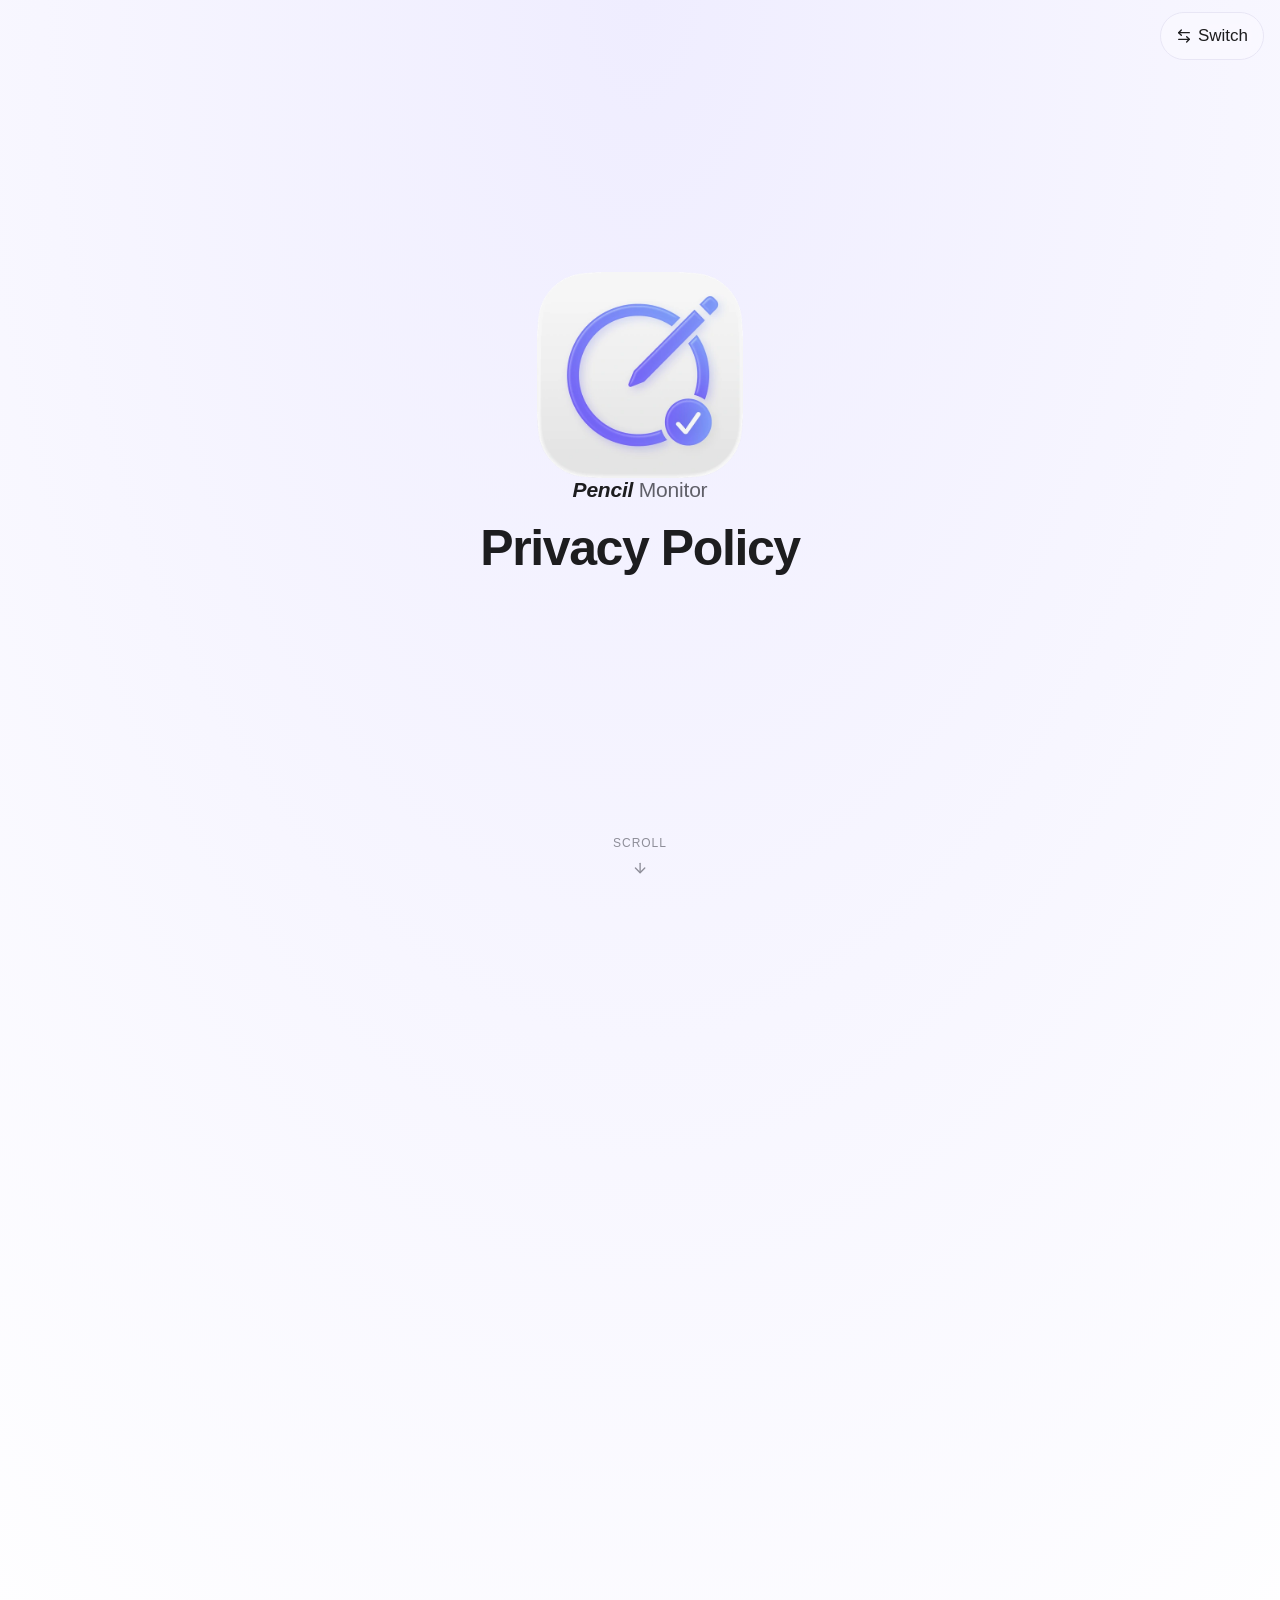
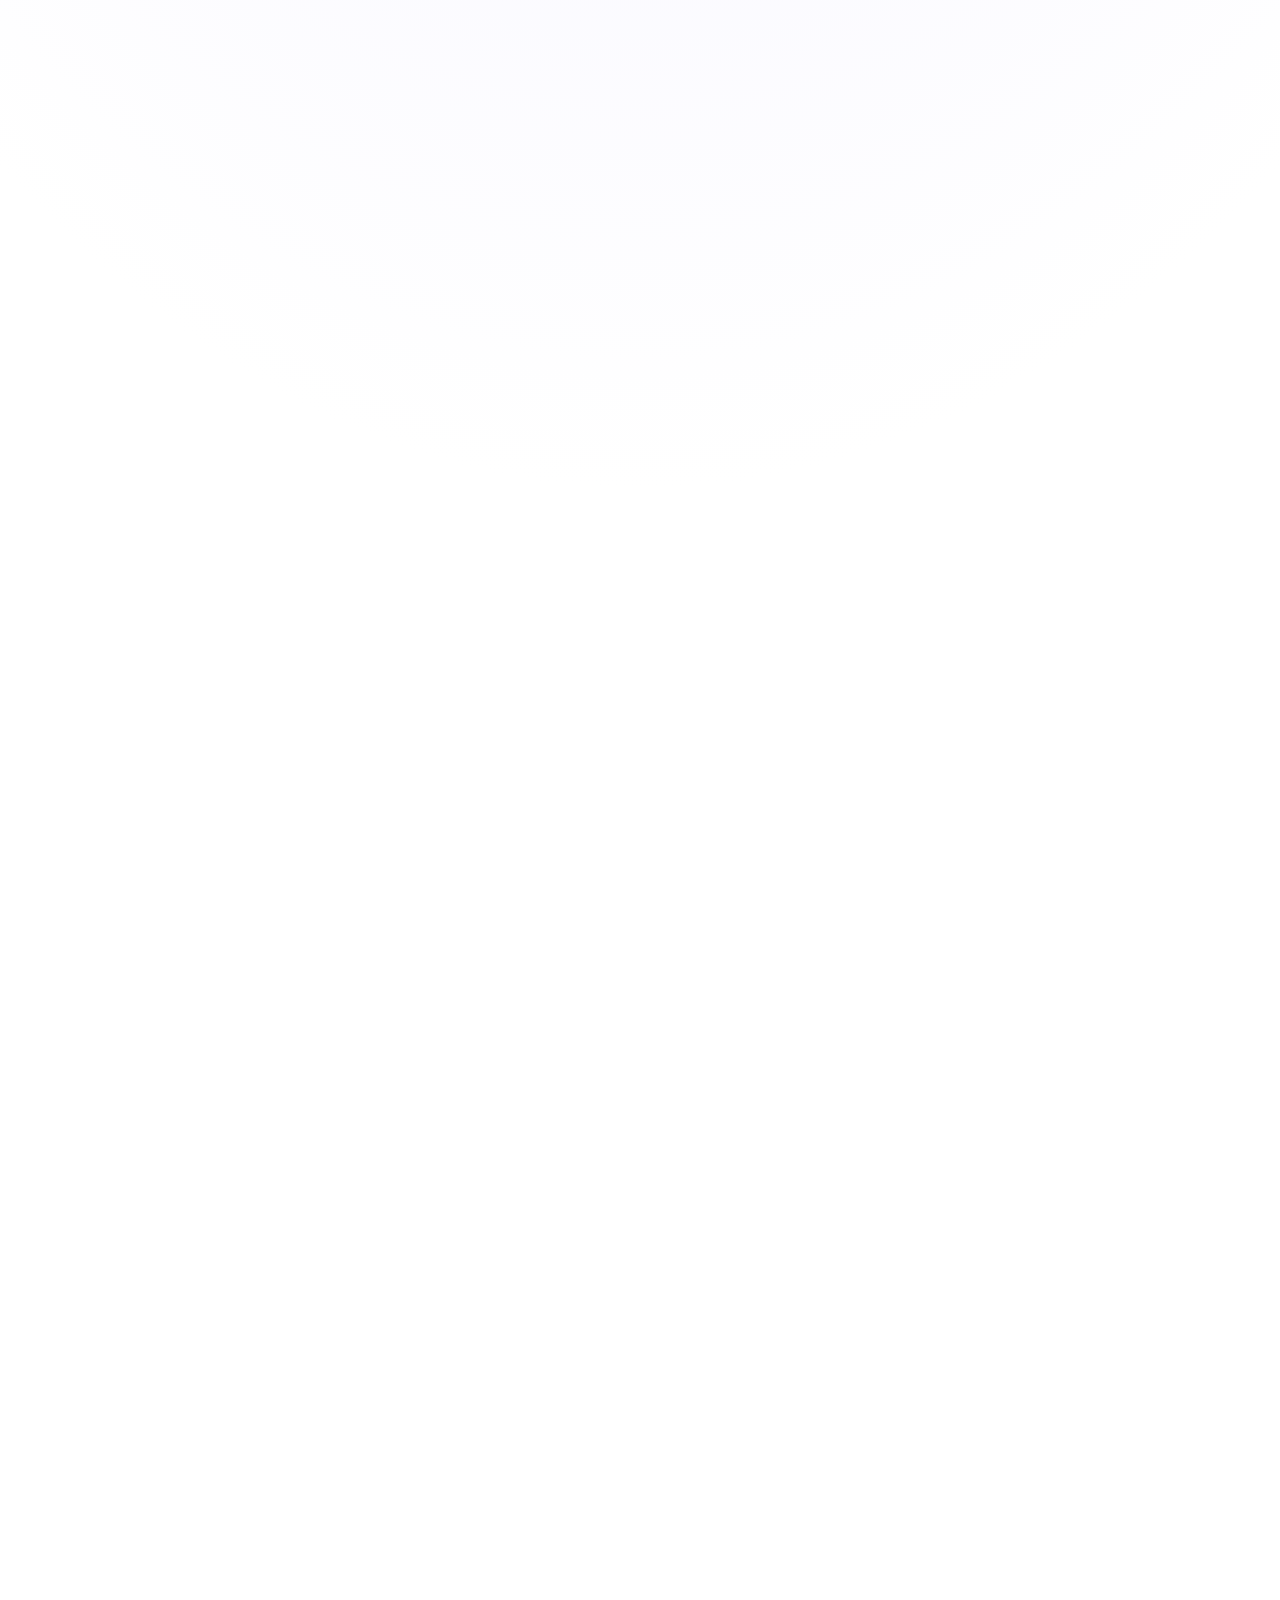
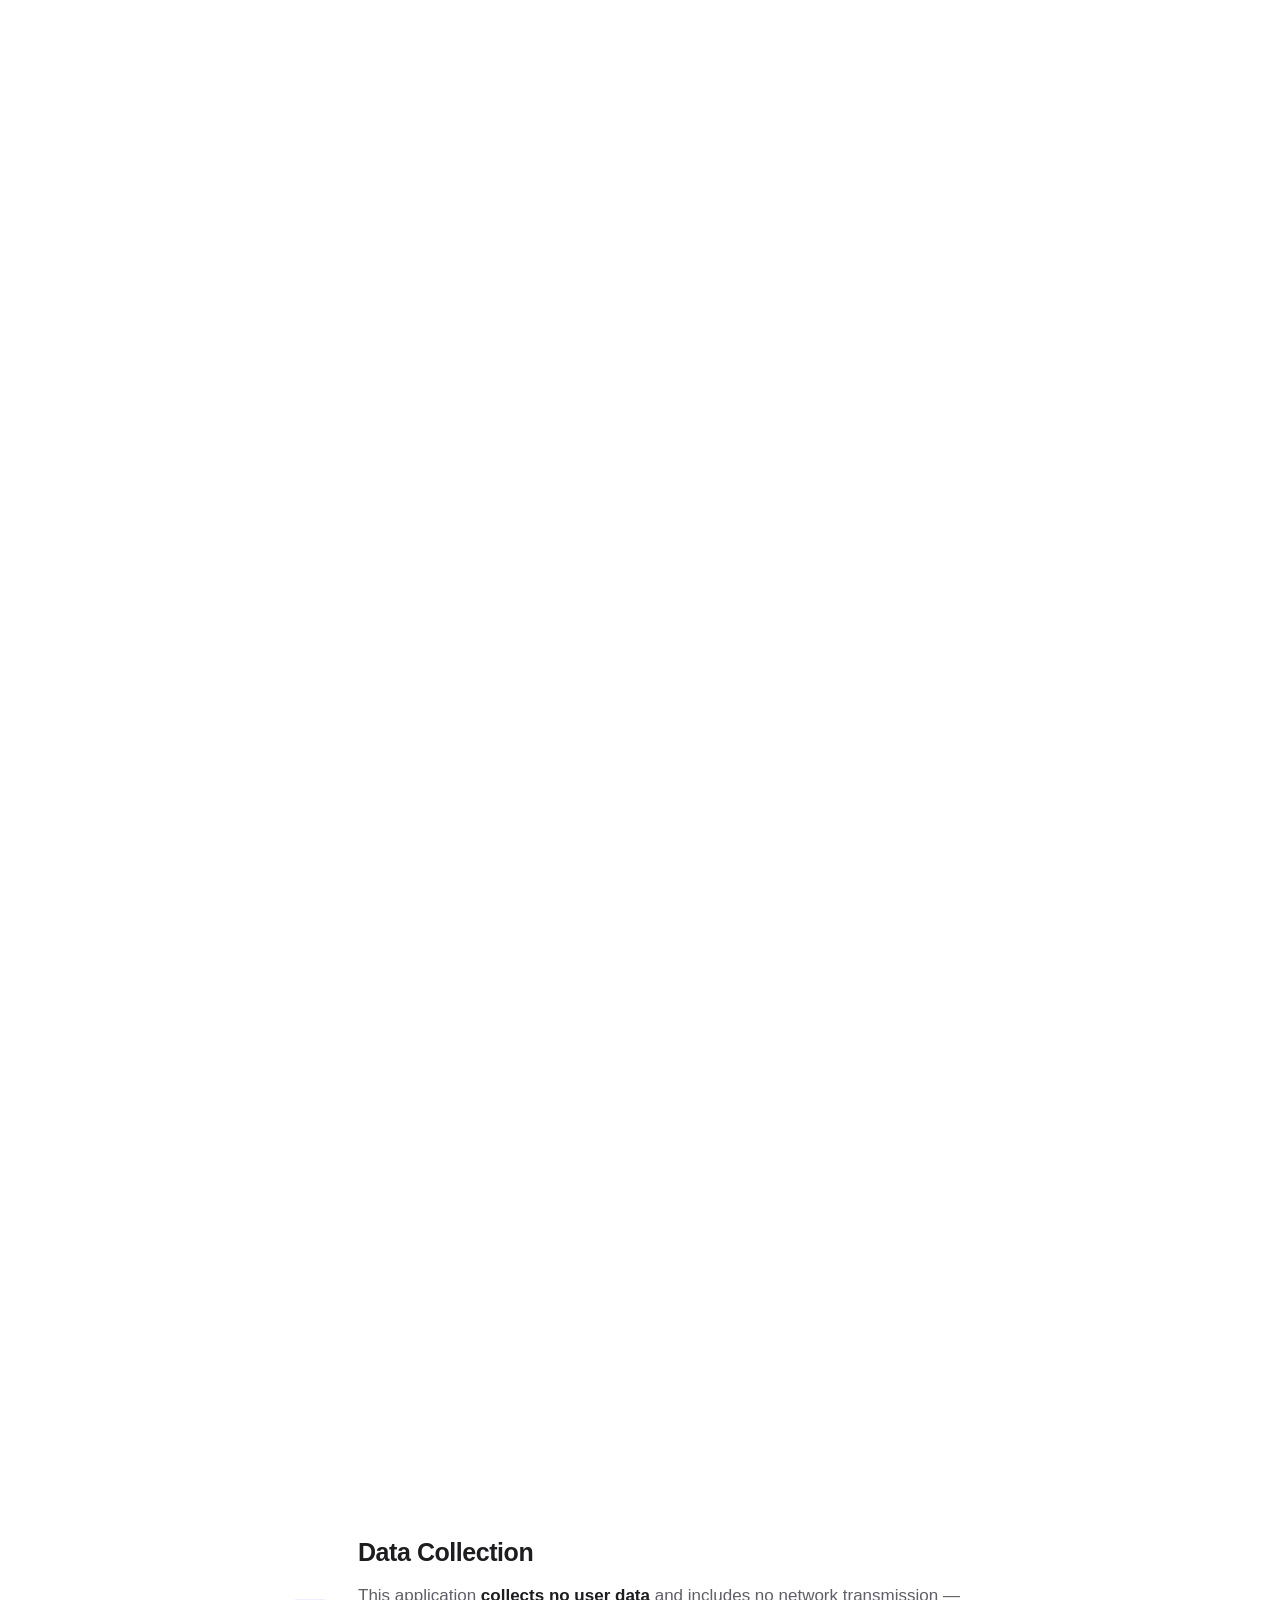
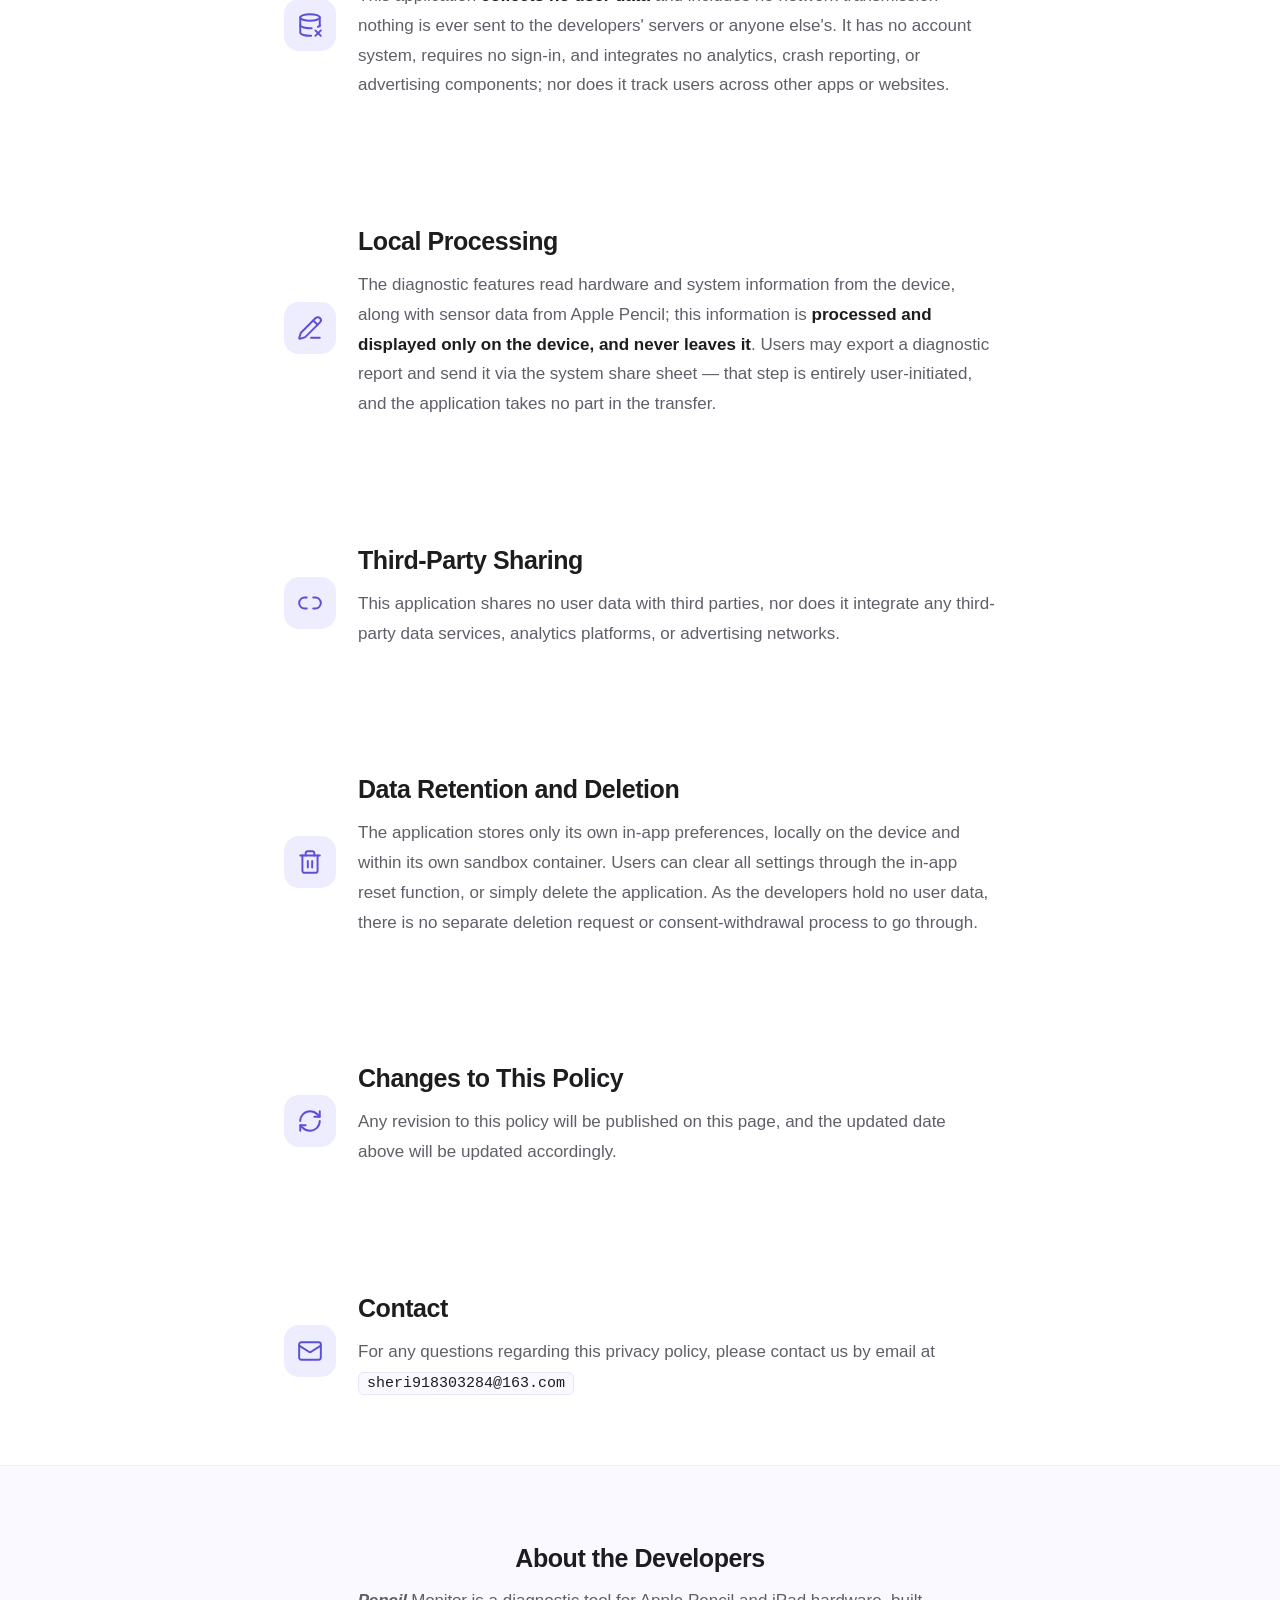
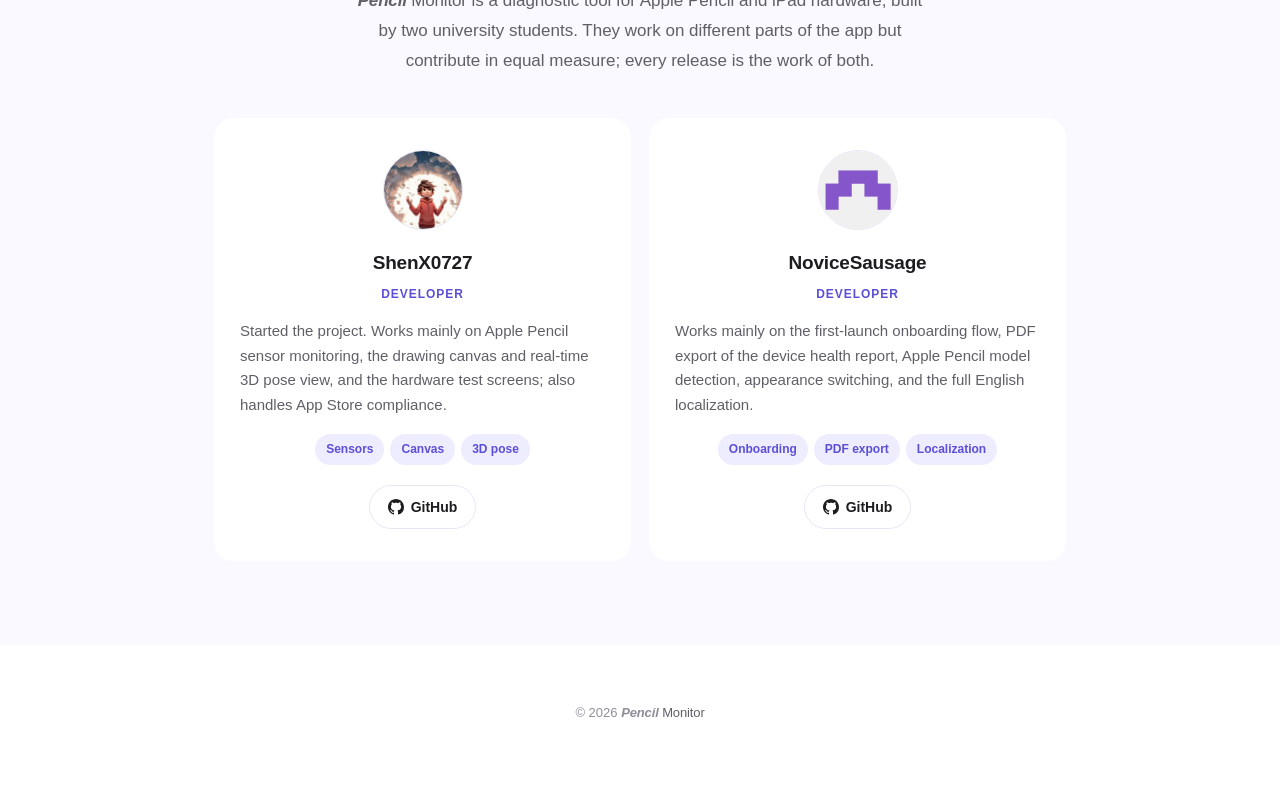
==== classic.html @ 98f75d00 "1" ====
<!DOCTYPE html>
<html lang="zh-Hans">
<head>
<meta charset="utf-8">
<meta name="viewport" content="width=device-width, initial-scale=1, viewport-fit=cover">
<title>隐私政策 · Pencil Monitor</title>
<meta name="description" content="Pencil Monitor 隐私政策。本应用不收集任何用户数据。">
<link rel="icon" href="[data-uri]">
<style>
  :root{
    --bg:#fff; --fg:#1d1d1f; --muted:#5f5f68; --faint:#8e8e99;
    --rule:#ecebf7; --card:#faf9ff; --card-line:#e8e6f5;
    --accent:#5b4fd6; --bright:#8b81fc; --soft:#eeecff;
    --hero-a:#efedff; --hero-b:#fff;
    --shadow:0 1px 2px rgba(91,79,214,.06), 0 10px 30px rgba(91,79,214,.10);
    --bar:72px; --safe:env(safe-area-inset-top,0px);
    --ease:cubic-bezier(.22,.61,.36,1);
  }
  @media (prefers-color-scheme:dark){
    :root{
      --bg:#000; --fg:#f5f5f7; --muted:#a6a6ae; --faint:#83838f;
      --rule:#232135; --card:#101020; --card-line:#26243a;
      --accent:#a79dff; --bright:#8b81fc; --soft:#1c1934;
      --hero-a:#16142c; --hero-b:#000;
      --shadow:0 1px 2px rgba(0,0,0,.5), 0 10px 30px rgba(0,0,0,.45);
    }
  }
  *{box-sizing:border-box}
  html{scroll-behavior:smooth}
  body{margin:0;background:var(--bg);color:var(--fg);overflow-x:hidden;
    font:17px/1.75 -apple-system,BlinkMacSystemFont,"SF Pro Text","Segoe UI",
         "PingFang SC","Hiragino Sans GB","Microsoft YaHei",sans-serif;
    -webkit-font-smoothing:antialiased;-webkit-text-size-adjust:100%;
    transition:background-color .3s ease,color .3s ease}
  a{color:var(--accent);text-decoration:none}
  a:hover{text-decoration:underline}

  .wordmark{letter-spacing:-.01em;white-space:nowrap}
  .wordmark .w1{font-weight:700;font-style:italic}
  .wordmark .w2{font-weight:400;color:var(--muted)}



  .stage{position:relative;background:radial-gradient(130% 62% at 50% 0%,var(--hero-a) 0%,var(--hero-b) 72%)}
  html.js .stage{height:520vh}
  .stage-in{max-width:820px;margin:0 auto;padding:var(--bar) 24px 40px;text-align:center}
  html.js .stage-in{position:relative;position:sticky;top:0;height:100vh;height:100svh;
    display:grid;place-items:center;padding-top:calc(var(--bar) + var(--safe))}
  .stack{display:flex;flex-direction:column;align-items:center;width:100%}
  .slot{position:relative;width:100%;margin-top:22px}
  html.js .grp{position:absolute;left:0;right:0;top:0}
  html.js .g-claim{opacity:0}
  .appicon{width:206px;height:206px;display:block;margin:-28px auto;
           transform-origin:center 86.4%;will-change:transform}
  html.js .g-title,html.js .g-claim{will-change:transform,opacity}
  html.js .pm{will-change:transform,opacity}
  .stage .wordmark{font-size:21px;display:block;margin:0}
  h1{font-size:clamp(30px,5.4vw,50px);line-height:1.1;margin:12px 0 0;
     letter-spacing:-.028em;font-weight:700}
  .claim{margin:0;font-weight:700;letter-spacing:-.02em;color:var(--accent);
         font-size:clamp(20px,3.4vw,34px);line-height:1.25}
  .pmz{position:relative;margin:26px 0 0;width:100vw;margin-inline:calc(50% - 50vw);
       display:flex;gap:14px;justify-content:safe center;text-align:left;
       overflow-x:auto;overscroll-behavior-x:contain;scroll-snap-type:x mandatory;
       scroll-padding-inline:24px;padding:4px 24px 18px;
       scrollbar-width:none;-ms-overflow-style:none}
  .pmz::-webkit-scrollbar{display:none}
  .pm{flex:0 0 clamp(212px,66vw,268px);scroll-snap-align:center;box-sizing:border-box;
      background:var(--card);border:1px solid var(--card-line);border-radius:22px;
      padding:18px 18px 20px;display:flex;gap:13px}
  .pm-ic{display:grid;place-items:center;width:38px;height:38px;border-radius:12px;
         background:var(--soft);color:var(--accent);flex:none}
  .pm-ic svg{width:19px;height:19px}
  .pm-t{display:block;font-size:16px;font-weight:600;letter-spacing:-.012em;
        color:var(--fg);white-space:nowrap;margin-bottom:3px}
  .pm-d{display:block;color:var(--muted);font-size:13.5px;line-height:1.55}

  .pmz.is-chip{display:flex;flex-wrap:wrap;gap:9px;justify-content:center;text-align:center;
               width:auto;margin-inline:0;padding:0;overflow:visible}
  .pmz.is-chip .pm{flex:0 0 auto;display:inline-flex;align-items:center;gap:6px;
    background:color-mix(in srgb,var(--bg) 55%,transparent);border-radius:980px;
    padding:8px 15px}
  .pmz.is-chip .pm-ic{width:14px;height:14px;border-radius:0;background:none;
    color:var(--bright);margin:0}
  .pmz.is-chip .pm-ic svg{width:14px;height:14px}
  .pmz.is-chip .pm-t{font-size:13.5px;color:var(--muted);margin:0}
  .pmz.is-chip .pm-d{display:none}
  .pmz.is-chip .pm-tx{display:block;min-width:0}

  .date{color:var(--faint);font-size:14px;margin:26px 0 0}
  .hint{position:absolute;left:50%;bottom:calc(24px + env(safe-area-inset-bottom,0px));transform:translateX(-50%);
        color:var(--faint);display:grid;place-items:center;gap:6px;font-size:12px;
        letter-spacing:.08em;will-change:opacity}
  html:not(.js) .hint{display:none}
  .hint{transition:opacity .4s var(--ease)}
  .hint svg{width:16px;height:16px;animation:bob 1.9s ease-in-out infinite}
  @keyframes bob{0%,100%{transform:translateY(0)}50%{transform:translateY(4px)}}

  main{max-width:760px;margin:0 auto;padding:0 24px}
  main section{padding:56px 0;
          display:grid;grid-template-columns:52px 1fr;gap:22px;align-items:center}
  .sicon{width:52px;height:52px;border-radius:15px;background:var(--soft);
         display:grid;place-items:center;color:var(--accent);
         transition:background-color .35s var(--ease),color .3s ease}
  main section:hover .sicon{background:color-mix(in srgb,var(--bright) 16%,var(--soft))}
  .sicon svg{width:26px;height:26px}
  h2{font-size:clamp(20px,3vw,25px);line-height:1.28;margin:0 0 12px;
     letter-spacing:-.018em;font-weight:650}
  p{margin:13px 0}
  main section p{color:var(--muted)}
  strong{color:var(--fg);font-weight:600}
  code{background:var(--card);border:1px solid var(--card-line);border-radius:6px;
       padding:2px 8px;font:15px/1.4 ui-monospace,SFMono-Regular,Menlo,monospace;color:var(--fg)}

  .devs{background:var(--card);border-top:1px solid var(--rule)}
  .devs-in{max-width:900px;margin:0 auto;padding:76px 24px 84px}
  .devs h2{text-align:center;margin-bottom:12px}
  .lede{text-align:center;color:var(--muted);margin:0 auto 42px;max-width:580px}
  .grid{display:grid;grid-template-columns:repeat(auto-fit,minmax(280px,1fr));gap:18px}
  .card{background:var(--bg);border-radius:20px;
        padding:32px 26px;text-align:center;
        transition:transform .4s var(--ease),box-shadow .4s var(--ease),
                   background-color .3s ease}
  .card:hover{transform:translateY(-2px);box-shadow:var(--shadow)}
  .card img{width:80px;height:80px;border-radius:50%;margin:0 auto 16px;display:block;
            border:1px solid var(--card-line)}
  .card .nm{font-size:19px;font-weight:650;letter-spacing:-.01em;margin:0 0 5px}
  .card .role{color:var(--accent);font-size:12px;font-weight:700;letter-spacing:.08em;
              text-transform:uppercase;margin:0 0 14px}
  .card .bio{color:var(--muted);font-size:15px;line-height:1.65;margin:0 0 16px;text-align:left}
  .tags{display:flex;flex-wrap:wrap;gap:6px;justify-content:center;margin:0 0 20px}
  .tag{font-size:12px;font-weight:600;color:var(--accent);background:var(--soft);
       border-radius:980px;padding:5px 11px}
  .ghbtn{display:inline-flex;align-items:center;gap:7px;border:1px solid var(--card-line);
         border-radius:980px;padding:9px 18px;font-size:14px;font-weight:600;color:var(--fg);
         transition:transform .3s var(--ease),background .3s var(--ease),
                    color .3s ease,border-color .3s ease}
  .ghbtn:hover{background:var(--card);transform:translateY(-1px);text-decoration:none}
  .ghbtn svg{width:16px;height:16px}

  footer{max-width:760px;margin:0 auto;padding:44px 24px 72px;
         color:var(--faint);font-size:13px;text-align:center}

  .card{position:relative;overflow:hidden}

  html[data-active="zh"] [data-lang="en"]{display:none}
  html[data-active="en"] [data-lang="zh"]{display:none}

  .reveal{opacity:0;transform:translateY(22px);
          transition:opacity .7s var(--ease),transform .7s var(--ease)}
  .reveal.in{opacity:1;transform:none}

  @media (prefers-reduced-motion:reduce){
    html{scroll-behavior:auto}
    html.js .stage{height:auto}
    html.js .stage-in{position:static;height:auto}
    .reveal{opacity:1;transform:none;transition:none}
    .hint,.hint svg{display:none;animation:none}
    .pm-d{animation:none}
    *{transition-duration:.01ms!important}
  }
  @media (max-width:640px){
    :root{--bar:56px}
    html.js .stage{height:520vh}
    .appicon{width:162px;height:162px;margin:-22px auto}
    main section{padding:40px 0;grid-template-columns:1fr;gap:14px}
    .card .bio{text-align:center}
  }

  /* 切换按钮：跳回新版 index.html */
  .viewswitch{position:fixed;top:calc(var(--safe) + 12px);right:16px;z-index:99;
    display:inline-flex;align-items:center;gap:6px;
    background:color-mix(in srgb,var(--card) 78%,transparent);
    border:1px solid var(--card-line);border-radius:980px;
    padding:8px 15px;color:var(--fg);cursor:pointer;
    font:600 13px/1 inherit;text-decoration:none;white-space:nowrap;
    -webkit-backdrop-filter:blur(10px);backdrop-filter:blur(10px);
    transition:background-color .3s var(--ease),transform .3s var(--ease)}
  .viewswitch:hover{background:color-mix(in srgb,var(--accent) 12%,var(--card));text-decoration:none}
  .viewswitch:active{transform:scale(.97)}
  .viewswitch svg{width:16px;height:16px;flex:none;display:block}
</style>
<script>
  document.documentElement.classList.add('js');

  function applyLang(l){
    var d=document.documentElement;
    d.setAttribute('data-active',l);
    if(window.__pmSync) requestAnimationFrame(window.__pmSync);
    d.lang=(l==='zh')?'zh-Hans':'en';
  }
  (function(){
    var zh=(navigator.language||'').toLowerCase().indexOf('zh')===0;
    applyLang(zh?'zh':'en');
  })();

  document.addEventListener('DOMContentLoaded',function(){
    var reduce=matchMedia('(prefers-reduced-motion:reduce)').matches;

    var reduce=matchMedia('(prefers-reduced-motion:reduce)').matches;

    var stage=document.querySelector('.stage'),
        stageIn=document.querySelector('.stage-in'),
        icon=document.querySelector('.appicon'),
        slot=document.querySelector('.slot'),
        gTitle=document.querySelector('.g-title'),
        gClaim=document.querySelector('.g-claim'),
        date=document.querySelector('.date'),
        hint=document.querySelector('.hint');

    function seg(x,a,b){ return Math.min(1,Math.max(0,(x-a)/(b-a))); }
    var easeOut=function(t){ return 1-Math.pow(1-t,3); };

    function setT(el,v){ if(el.__t!==v){ el.__t=v; el.style.transform=v; } }
    function setO(el,v){ if(el.__o!==v){ el.__o=v; el.style.opacity=v; } }

    var rise=56, lastW=0, lastH=0;

    var mTop=0, mH=1;
    function measure(){
      mTop=stage.offsetTop;
      mH=Math.max(1,stage.offsetHeight-stageIn.offsetHeight);
      slot.style.height=Math.max(gTitle.offsetHeight,gClaim.offsetHeight)+'px';
      rise=innerWidth<=640?22:32;
      lastW=innerWidth; lastH=innerHeight;
    }

    function frame(){
      var p=Math.min(1,Math.max(0,(scrollY-mTop)/mH));

      var a=easeOut(seg(p,0,.60));
      setT(icon,'translate3d(0,'+(-a*rise).toFixed(1)+'px,0) scale('+(1-a*.55).toFixed(3)+')');

      var b=easeOut(seg(p,.05,.38));
      setT(gTitle,'translate3d(0,'+(-b*34).toFixed(1)+'px,0) scale('+(1-b*.12).toFixed(3)+')');
      setO(gTitle,(1-seg(p,.07,.38)).toFixed(3));

      var c=easeOut(seg(p,.25,.95));
      setT(gClaim,'translate3d(0,'+((1-c)*30).toFixed(1)+'px,0)');
      setO(gClaim,c.toFixed(3));

      setO(date,c.toFixed(3));
      setO(hint,(1-seg(p,0,.12)).toFixed(3));

    }

    var pending=false;
    function onScroll(){
      if(pending) return;
      pending=true;
      requestAnimationFrame(function(){ pending=false; frame(); });
    }

    if(!reduce && stage){
      measure(); frame();
      window.__pmSync=function(){ measure(); frame(); };
      addEventListener('scroll',onScroll,{passive:true});
      addEventListener('resize',function(){
        if(innerWidth===lastW && Math.abs(innerHeight-lastH)<140){ return; }
        measure(); frame();
      });
      addEventListener('orientationchange',function(){ setTimeout(function(){ measure(); frame(); },250); });
      addEventListener('load',function(){ measure(); frame(); });
      matchMedia('(prefers-color-scheme:dark)')
        .addEventListener('change',function(){ measure(); frame(); });
      if(document.fonts&&document.fonts.ready){
        document.fonts.ready.then(function(){ measure(); frame(); });
      }
    }

    var io=new IntersectionObserver(function(es){
      es.forEach(function(en){
        if(en.isIntersecting){ en.target.classList.add('in'); io.unobserve(en.target); }
      });
    },{threshold:.12,rootMargin:'0px 0px -8% 0px'});
    document.querySelectorAll('.reveal').forEach(function(el){ io.observe(el); });

  });
</script>
</head>
<body>

<div id="top"></div>

<a class="viewswitch" href="index.html" aria-label="Switch to new version">
  <svg viewBox="0 0 24 24" fill="none" stroke="currentColor" stroke-width="2"
       stroke-linecap="round" stroke-linejoin="round" aria-hidden="true">
    <path d="M8 3 4 7l4 4"/><path d="M4 7h16"/><path d="m16 21 4-4-4-4"/><path d="M20 17H4"/>
  </svg>
  <span data-lang="zh">切换版本</span><span data-lang="en">Switch</span>
</a>


<div class="stage">
  <div class="stage-in">
   <div class="stack">
    <img class="appicon" src="[data-uri]" alt="Pencil Monitor">
    <div class="slot">
     <div class="grp g-title">
      <span class="wordmark"><span class="w1">Pencil</span><span class="w2"> Monitor</span></span>
      <h1 data-lang="zh">隐私政策</h1>
    <h1 data-lang="en">Privacy Policy</h1>
     </div>

     <div class="grp g-claim">
      <p class="claim">
      <span data-lang="zh">我们承诺，不收集任何用户数据</span>
      <span data-lang="en">We promise never to collect your data</span>
    </p>

    <div class="pmz is-chip">
      <div class="pm">
        <span class="pm-ic"><svg viewBox="0 0 24 24" fill="none" stroke="currentColor" stroke-width="1.8" stroke-linecap="round" stroke-linejoin="round"><path d="M12 20h.01"/><path d="M8.5 16.429a5 5 0 0 1 7 0"/><path d="M5 12.859a10 10 0 0 1 5.17-2.69"/><path d="M19 12.859a10 10 0 0 0-2.007-1.523"/><path d="M2 8.82a15 15 0 0 1 4.177-2.643"/><path d="M22 8.82a15 15 0 0 0-11.288-3.764"/><path d="m2 2 20 20"/></svg></span>
        <div class="pm-tx">
          <span class="pm-t" data-lang="zh">无网络请求</span><span class="pm-t" data-lang="en">No network</span>
          <span class="pm-d" data-lang="zh">不含网络传输功能，全程在设备本地运行。</span><span class="pm-d" data-lang="en">No network transmission code — everything runs locally on your device.</span>
        </div>
        </div>
      <div class="pm">
        <span class="pm-ic"><svg viewBox="0 0 24 24" fill="none" stroke="currentColor" stroke-width="1.8" stroke-linecap="round" stroke-linejoin="round"><path d="M2 21a8 8 0 0 1 11.873-7"/><circle cx="10" cy="8" r="5"/><path d="m17 17 5 5"/><path d="m22 17-5 5"/></svg></span>
        <div class="pm-tx">
          <span class="pm-t" data-lang="zh">无需账号</span><span class="pm-t" data-lang="en">No account</span>
          <span class="pm-d" data-lang="zh">不设账号体系，无需注册或登录即可使用。</span><span class="pm-d" data-lang="en">No account system — no sign-up or sign-in required.</span>
        </div>
        </div>
      <div class="pm">
        <span class="pm-ic"><svg viewBox="0 0 24 24" fill="none" stroke="currentColor" stroke-width="1.8" stroke-linecap="round" stroke-linejoin="round"><path d="M10.733 5.076a10.744 10.744 0 0 1 11.205 6.575 1 1 0 0 1 0 .696 10.747 10.747 0 0 1-1.444 2.49"/><path d="M14.084 14.158a3 3 0 0 1-4.242-4.242"/><path d="M17.479 17.499a10.75 10.75 0 0 1-15.417-5.151 1 1 0 0 1 0-.696 10.75 10.75 0 0 1 4.446-5.143"/><path d="m2 2 20 20"/></svg></span>
        <div class="pm-tx">
          <span class="pm-t" data-lang="zh">无追踪</span><span class="pm-t" data-lang="en">No tracking</span>
          <span class="pm-d" data-lang="zh">未接入统计分析与崩溃上报，不跨应用追踪。</span><span class="pm-d" data-lang="en">No analytics or crash reporting, and no cross-app tracking.</span>
        </div>
        </div>
      <div class="pm">
        <span class="pm-ic"><svg viewBox="0 0 24 24" fill="none" stroke="currentColor" stroke-width="1.8" stroke-linecap="round" stroke-linejoin="round"><path d="M3.85 8.62a4 4 0 0 1 4.78-4.77 4 4 0 0 1 6.74 0 4 4 0 0 1 4.78 4.78 4 4 0 0 1 0 6.74 4 4 0 0 1-4.77 4.78 4 4 0 0 1-6.75 0 4 4 0 0 1-4.78-4.77 4 4 0 0 1 0-6.76Z"/><line x1="15" x2="9" y1="9" y2="15"/><line x1="9" x2="15" y1="9" y2="15"/></svg></span>
        <div class="pm-tx">
          <span class="pm-t" data-lang="zh">无广告</span><span class="pm-t" data-lang="en">No ads</span>
          <span class="pm-d" data-lang="zh">不含任何广告组件，不与广告网络交换数据。</span><span class="pm-d" data-lang="en">No advertising components and no data shared with ad networks.</span>
        </div>
        </div>
    </div>

      <p class="date">
       <span data-lang="zh">修改日期：2026 年 8 月 14 日</span>
       <span data-lang="en">Updated: August 14, 2026</span>
      </p>
     </div>
    </div>
   </div>

   <div class="hint" aria-hidden="true">
     <span data-lang="zh">向下滚动</span><span data-lang="en">SCROLL</span>
     <svg viewBox="0 0 24 24" fill="none" stroke="currentColor" stroke-width="2"
          stroke-linecap="round" stroke-linejoin="round"><path d="M12 5v14"/><path d="m19 12-7 7-7-7"/></svg>
   </div>
  </div>
</div>


<main>

  <section class="reveal">
    <div class="sicon">
      <svg viewBox="0 0 24 24" fill="none" stroke="currentColor" stroke-width="1.8" stroke-linecap="round" stroke-linejoin="round">
        <ellipse cx="12" cy="5" rx="9" ry="3"/><path d="M21 13.127V5"/>
        <path d="M3 5V19A9 3 0 0 0 13 21.981"/>
        <path d="M3 12A9 3 0 0 0 13.563 14.954"/>
        <path d="M19.323 13.744A9 3 0 0 0 21 12"/>
        <path d="m17 17 5 5"/><path d="m22 17-5 5"/></svg>
    </div>
    <div>
      <h2 data-lang="zh">数据收集</h2><h2 data-lang="en">Data Collection</h2>
      <p data-lang="zh">
        本应用<strong>不收集任何用户数据</strong>，也没有网络传输功能——不会向开发者或
        任何第三方的服务器发送数据。它不设账号体系，无需注册或登录，未接入统计分析、
        崩溃上报或广告组件，也不会跨应用或跨网站追踪用户。
      </p>
      <p data-lang="en">
        This application <strong>collects no user data</strong> and includes no network
        transmission — nothing is ever sent to the developers' servers or anyone else's. It has
        no account system, requires no sign-in, and integrates no analytics, crash reporting, or
        advertising components; nor does it track users across other apps or websites.
      </p>
    </div>
  </section>

  <section class="reveal">
    <div class="sicon">
      <svg viewBox="0 0 24 24" fill="none" stroke="currentColor" stroke-width="1.8" stroke-linecap="round" stroke-linejoin="round">
        <path d="M13 21h8"/><path d="m15 5 4 4"/>
        <path d="M21.174 6.812a1 1 0 0 0-3.986-3.987L3.842 16.174a2 2 0 0 0-.5.83l-1.321 4.352a.5.5 0 0 0 .623.622l4.353-1.32a2 2 0 0 0 .83-.497z"/></svg>
    </div>
    <div>
      <h2 data-lang="zh">本地处理</h2><h2 data-lang="en">Local Processing</h2>
      <p data-lang="zh">
        设备检测功能会读取本机的硬件与系统信息，以及 Apple Pencil 的传感器数据；这些信息
        <strong>仅在设备本地处理与显示，不会离开设备</strong>。用户可以导出检测报告，并通过
        系统分享功能发送给他人——这一步完全由用户发起和控制，本应用不参与传输过程。
      </p>
      <p data-lang="en">
        The diagnostic features read hardware and system information from the device, along with
        sensor data from Apple Pencil; this information is
        <strong>processed and displayed only on the device, and never leaves it</strong>. Users
        may export a diagnostic report and send it via the system share sheet — that step is
        entirely user-initiated, and the application takes no part in the transfer.
      </p>
    </div>
  </section>

  <section class="reveal">
    <div class="sicon">
      <svg viewBox="0 0 24 24" fill="none" stroke="currentColor" stroke-width="1.8" stroke-linecap="round" stroke-linejoin="round">
        <path d="M15 7h2a5 5 0 0 1 0 10h-2m-6 0H7A5 5 0 0 1 7 7h2"/></svg>
    </div>
    <div>
      <h2 data-lang="zh">第三方共享</h2><h2 data-lang="en">Third-Party Sharing</h2>
      <p data-lang="zh">
        本应用不与任何第三方共享用户数据，也没有接入第三方数据服务、分析平台或广告网络。
      </p>
      <p data-lang="en">
        This application shares no user data with third parties, nor does it integrate any
        third-party data services, analytics platforms, or advertising networks.
      </p>
    </div>
  </section>

  <section class="reveal">
    <div class="sicon">
      <svg viewBox="0 0 24 24" fill="none" stroke="currentColor" stroke-width="1.8" stroke-linecap="round" stroke-linejoin="round">
        <path d="M10 11v6"/><path d="M14 11v6"/>
        <path d="M19 6v14a2 2 0 0 1-2 2H7a2 2 0 0 1-2-2V6"/>
        <path d="M3 6h18"/><path d="M8 6V4a2 2 0 0 1 2-2h4a2 2 0 0 1 2 2v2"/></svg>
    </div>
    <div>
      <h2 data-lang="zh">数据留存与删除</h2><h2 data-lang="en">Data Retention and Deletion</h2>
      <p data-lang="zh">
        本应用仅在设备本地存储应用内的偏好设置，数据保存在本应用自身的沙盒容器中。用户
        可以通过应用内的初始化功能清除全部设置，或直接删除本应用一并清除。开发者不持有
        任何用户数据，因此也没有需要用户另行申请删除或撤回授权的情形。
      </p>
      <p data-lang="en">
        The application stores only its own in-app preferences, locally on the device and within
        its own sandbox container. Users can clear all settings through the in-app reset
        function, or simply delete the application. As the developers hold no user data, there
        is no separate deletion request or consent-withdrawal process to go through.
      </p>
    </div>
  </section>

  <section class="reveal">
    <div class="sicon">
      <svg viewBox="0 0 24 24" fill="none" stroke="currentColor" stroke-width="1.8" stroke-linecap="round" stroke-linejoin="round">
        <path d="M3 12a9 9 0 0 1 9-9 9.75 9.75 0 0 1 6.74 2.74L21 8"/><path d="M21 3v5h-5"/>
        <path d="M21 12a9 9 0 0 1-9 9 9.75 9.75 0 0 1-6.74-2.74L3 16"/><path d="M8 16H3v5"/></svg>
    </div>
    <div>
      <h2 data-lang="zh">政策更新</h2><h2 data-lang="en">Changes to This Policy</h2>
      <p data-lang="zh">本政策如有修订，将在本页面公布并更新上方的修改日期。</p>
      <p data-lang="en">
        Any revision to this policy will be published on this page, and the updated date above
        will be updated accordingly.
      </p>
    </div>
  </section>

  <section class="reveal">
    <div class="sicon">
      <svg viewBox="0 0 24 24" fill="none" stroke="currentColor" stroke-width="1.8" stroke-linecap="round" stroke-linejoin="round">
        <path d="m22 7-8.991 5.727a2 2 0 0 1-2.009 0L2 7"/>
        <rect x="2" y="4" width="20" height="16" rx="2"/></svg>
    </div>
    <div>
      <h2 data-lang="zh">联系方式</h2><h2 data-lang="en">Contact</h2>
      <p data-lang="zh">
        如对本隐私政策有任何疑问，请通过电子邮件联系：
        <a href="mailto:sheri918303284@163.com"><code>sheri918303284@163.com</code></a>
      </p>
      <p data-lang="en">
        For any questions regarding this privacy policy, please contact us by email at
        <a href="mailto:sheri918303284@163.com"><code>sheri918303284@163.com</code></a>
      </p>
    </div>
  </section>

</main>

<div class="devs">
  <div class="devs-in">
    <div class="reveal">
      <h2 data-lang="zh">关于开发者</h2>
      <h2 data-lang="en">About the Developers</h2>
      <p class="lede" data-lang="zh">
        <span class="wordmark"><span class="w1">Pencil</span><span class="w2"> Monitor</span></span>
        是一款用于检测 Apple Pencil 与 iPad 硬件状态的工具，由两名大学生开发者共同开发。
        两人分工不同但投入相当，应用的每一个版本都由双方共同完成。
      </p>
      <p class="lede" data-lang="en">
        <span class="wordmark"><span class="w1">Pencil</span><span class="w2"> Monitor</span></span>
        is a diagnostic tool for Apple Pencil and iPad hardware, built by two university students.
        They work on different parts of the app but contribute in equal measure; every release is
        the work of both.
      </p>
    </div>

    <div class="grid reveal">
      <div class="card">
        <img src="[data-uri]" alt="ShenX0727">
        <p class="nm">ShenX0727</p>
        <p class="role" data-lang="zh">开发者</p>
        <p class="role" data-lang="en">Developer</p>
        <p class="bio" data-lang="zh">
          项目发起人。主要参与 Apple Pencil 传感器监测、画板与实时 3D 姿态显示，
          以及硬件测试页面的开发，并负责应用的上架合规工作。
        </p>
        <p class="bio" data-lang="en">
          Started the project. Works mainly on Apple Pencil sensor monitoring, the drawing
          canvas and real-time 3D pose view, and the hardware test screens; also handles
          App Store compliance.
        </p>
        <div class="tags">
          <span class="tag" data-lang="zh">传感器监测</span><span class="tag" data-lang="en">Sensors</span>
          <span class="tag" data-lang="zh">画板</span><span class="tag" data-lang="en">Canvas</span>
          <span class="tag" data-lang="zh">3D 姿态</span><span class="tag" data-lang="en">3D pose</span>
        </div>
        <a class="ghbtn" href="https://github.com/ShenX0727" target="_blank" rel="noopener">
          <svg viewBox="0 0 16 16" fill="currentColor" aria-hidden="true"><path d="M8 0C3.58 0 0 3.58 0 8c0 3.54 2.29 6.53 5.47 7.59.4.07.55-.17.55-.38 0-.19-.01-.82-.01-1.49-2.01.37-2.53-.49-2.69-.94-.09-.23-.48-.94-.82-1.13-.28-.15-.68-.52-.01-.53.63-.01 1.08.58 1.23.82.72 1.21 1.87.87 2.33.66.07-.52.28-.87.51-1.07-1.78-.2-3.64-.89-3.64-3.95 0-.87.31-1.59.82-2.15-.08-.2-.36-1.02.08-2.12 0 0 .67-.21 2.2.82.64-.18 1.32-.27 2-.27.68 0 1.36.09 2 .27 1.53-1.04 2.2-.82 2.2-.82.44 1.1.16 1.92.08 2.12.51.56.82 1.27.82 2.15 0 3.07-1.87 3.75-3.65 3.95.29.25.54.73.54 1.48 0 1.07-.01 1.93-.01 2.2 0 .21.15.46.55.38A8.01 8.01 0 0 0 16 8c0-4.42-3.58-8-8-8Z"/></svg>
          GitHub
        </a>
      </div>

      <div class="card">
        <img src="[data-uri]" alt="NoviceSausage">
        <p class="nm">NoviceSausage</p>
        <p class="role" data-lang="zh">开发者</p>
        <p class="role" data-lang="en">Developer</p>
        <p class="bio" data-lang="zh">
          主要参与首次启动欢迎页、设备健康报告的 PDF 导出、Apple Pencil 型号判断逻辑，
          以及应用外观切换与全量英文本地化。
        </p>
        <p class="bio" data-lang="en">
          Works mainly on the first-launch onboarding flow, PDF export of the device health
          report, Apple Pencil model detection, appearance switching, and the full English
          localization.
        </p>
        <div class="tags">
          <span class="tag" data-lang="zh">欢迎页</span><span class="tag" data-lang="en">Onboarding</span>
          <span class="tag" data-lang="zh">PDF 导出</span><span class="tag" data-lang="en">PDF export</span>
          <span class="tag" data-lang="zh">本地化</span><span class="tag" data-lang="en">Localization</span>
        </div>
        <a class="ghbtn" href="https://github.com/NoviceSausage" target="_blank" rel="noopener">
          <svg viewBox="0 0 16 16" fill="currentColor" aria-hidden="true"><path d="M8 0C3.58 0 0 3.58 0 8c0 3.54 2.29 6.53 5.47 7.59.4.07.55-.17.55-.38 0-.19-.01-.82-.01-1.49-2.01.37-2.53-.49-2.69-.94-.09-.23-.48-.94-.82-1.13-.28-.15-.68-.52-.01-.53.63-.01 1.08.58 1.23.82.72 1.21 1.87.87 2.33.66.07-.52.28-.87.51-1.07-1.78-.2-3.64-.89-3.64-3.95 0-.87.31-1.59.82-2.15-.08-.2-.36-1.02.08-2.12 0 0 .67-.21 2.2.82.64-.18 1.32-.27 2-.27.68 0 1.36.09 2 .27 1.53-1.04 2.2-.82 2.2-.82.44 1.1.16 1.92.08 2.12.51.56.82 1.27.82 2.15 0 3.07-1.87 3.75-3.65 3.95.29.25.54.73.54 1.48 0 1.07-.01 1.93-.01 2.2 0 .21.15.46.55.38A8.01 8.01 0 0 0 16 8c0-4.42-3.58-8-8-8Z"/></svg>
          GitHub
        </a>
      </div>
    </div>
  </div>
</div>

<footer>
  <p>© 2026 <span class="wordmark"><span class="w1">Pencil</span><span class="w2"> Monitor</span></span></p>
</footer>

</body>
</html>
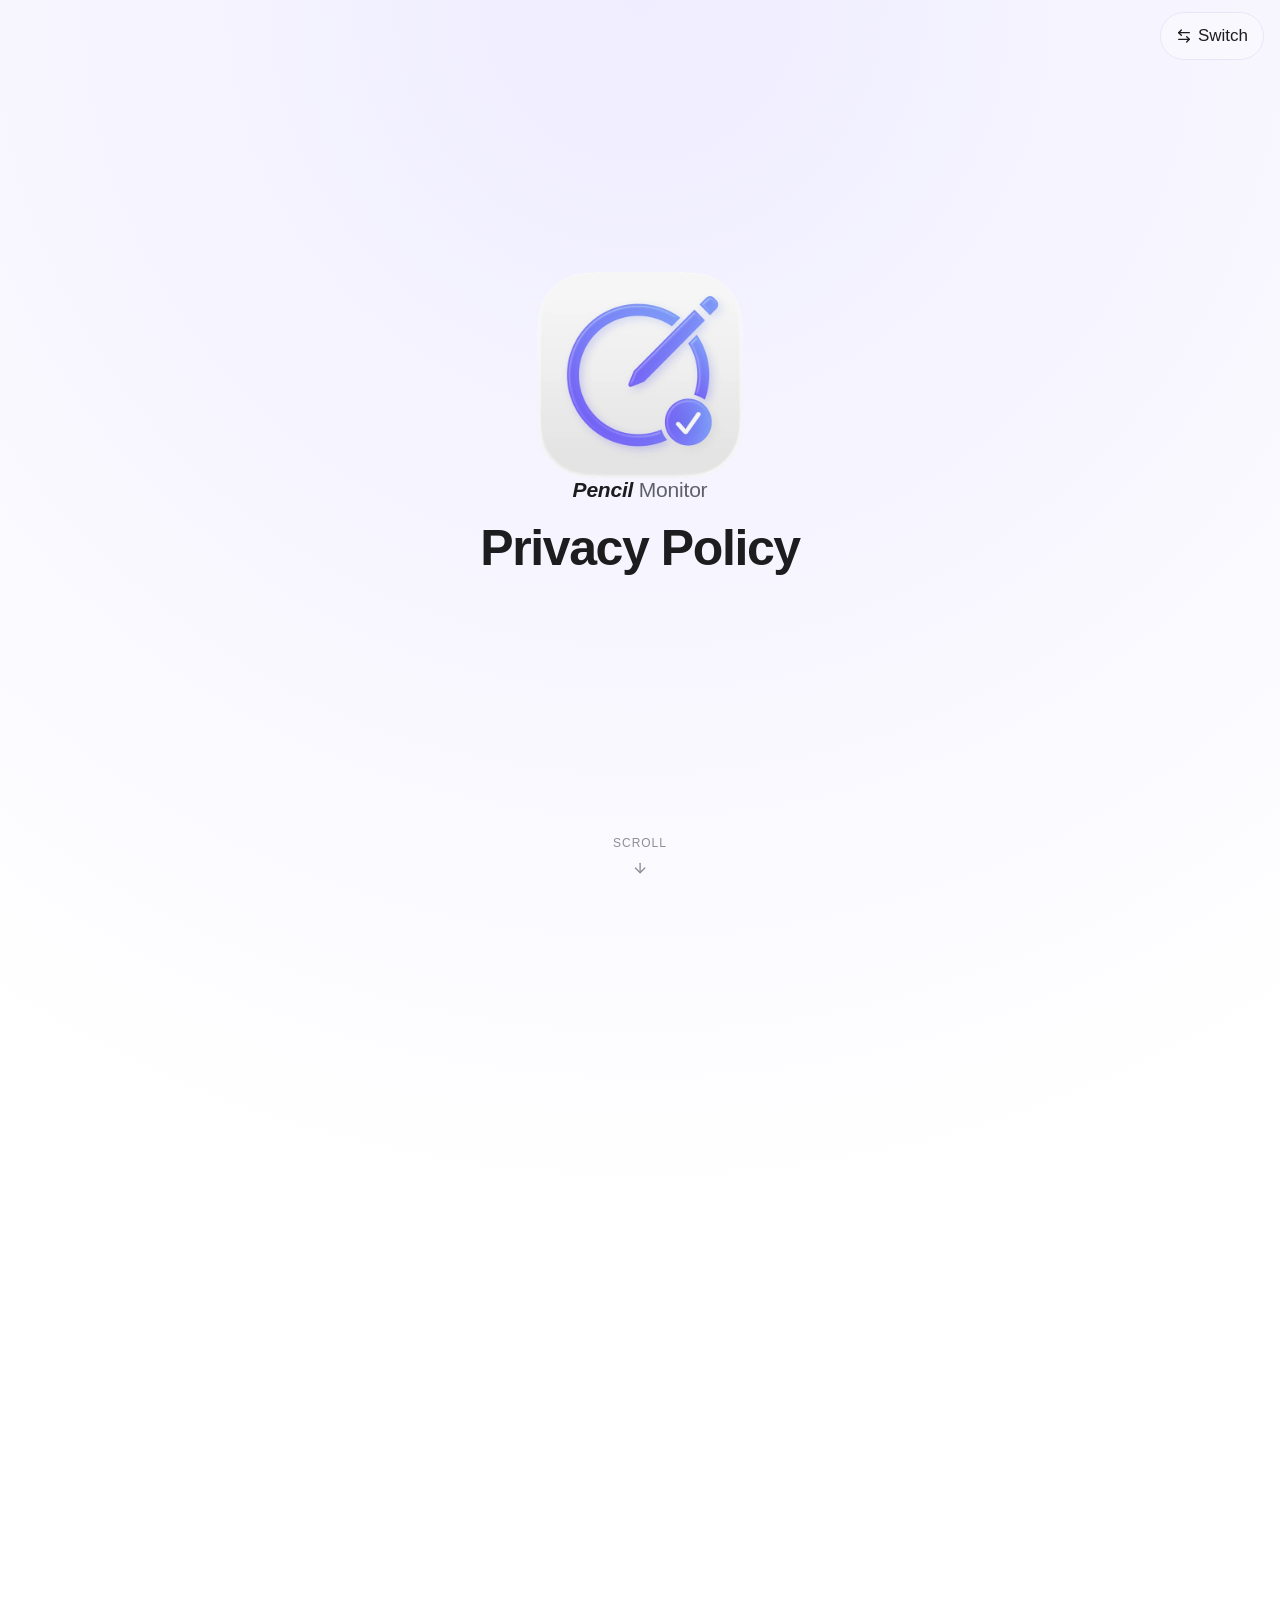
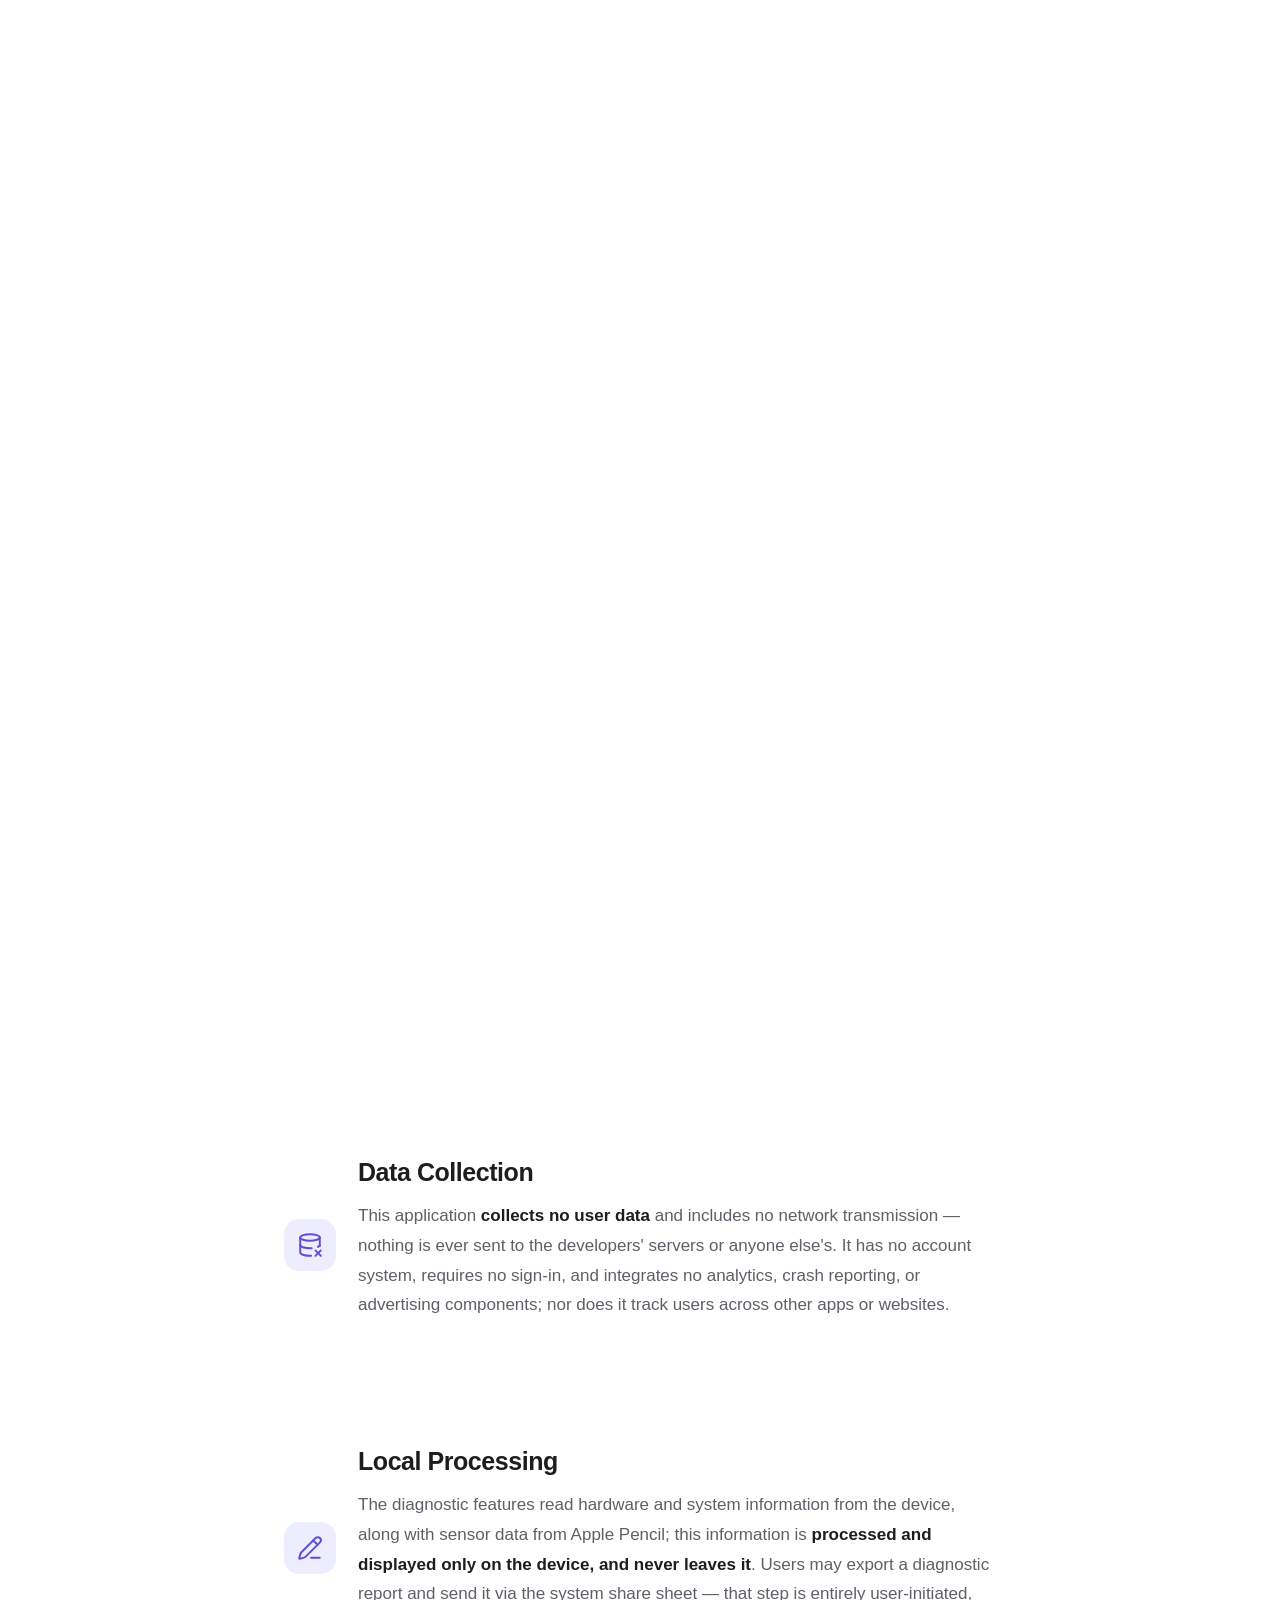
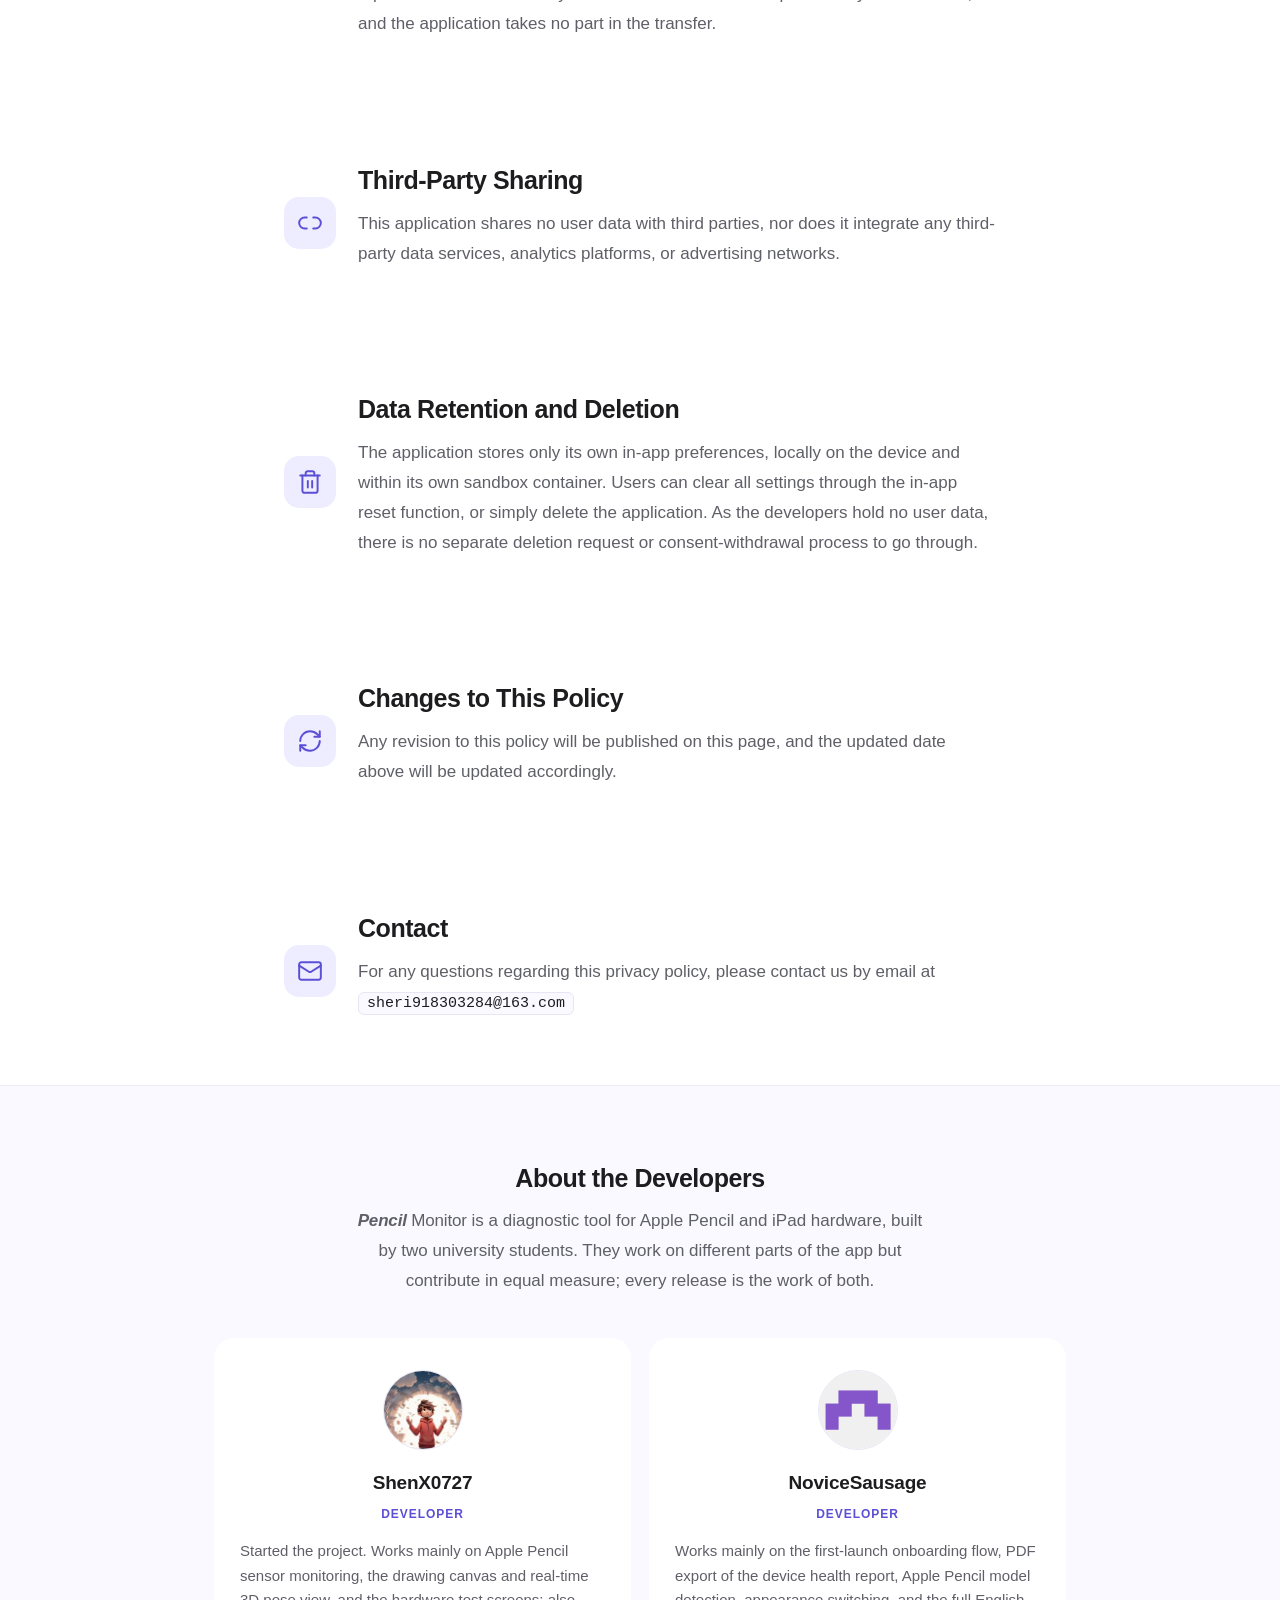
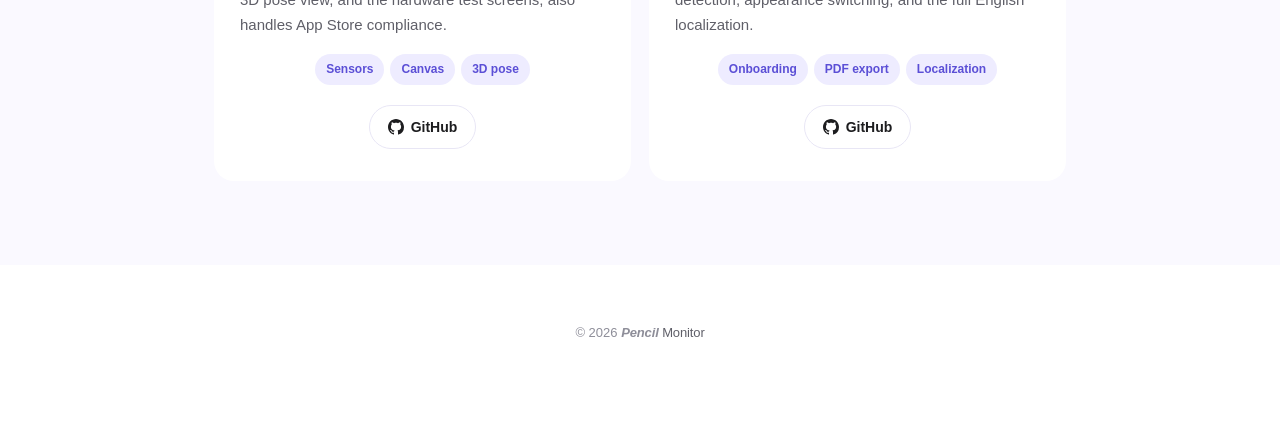
==== commit 05aa81f2: "1" ====
--- a/classic.html
+++ b/classic.html
@@ -42,7 +42,7 @@
 
 
   .stage{position:relative;background:radial-gradient(130% 62% at 50% 0%,var(--hero-a) 0%,var(--hero-b) 72%)}
-  html.js .stage{height:520vh}
+  html.js .stage{height:300vh}
   .stage-in{max-width:820px;margin:0 auto;padding:var(--bar) 24px 40px;text-align:center}
   html.js .stage-in{position:relative;position:sticky;top:0;height:100vh;height:100svh;
     display:grid;place-items:center;padding-top:calc(var(--bar) + var(--safe))}
@@ -102,7 +102,6 @@
   .sicon{width:52px;height:52px;border-radius:15px;background:var(--soft);
          display:grid;place-items:center;color:var(--accent);
          transition:background-color .35s var(--ease),color .3s ease}
-  main section:hover .sicon{background:color-mix(in srgb,var(--bright) 16%,var(--soft))}
   .sicon svg{width:26px;height:26px}
   h2{font-size:clamp(20px,3vw,25px);line-height:1.28;margin:0 0 12px;
      letter-spacing:-.018em;font-weight:650}
@@ -118,10 +117,10 @@
   .lede{text-align:center;color:var(--muted);margin:0 auto 42px;max-width:580px}
   .grid{display:grid;grid-template-columns:repeat(auto-fit,minmax(280px,1fr));gap:18px}
   .card{background:var(--bg);border-radius:20px;
-        padding:32px 26px;text-align:center;
+        padding:32px 26px;text-align:center;color:inherit;text-decoration:none;
         transition:transform .4s var(--ease),box-shadow .4s var(--ease),
                    background-color .3s ease}
-  .card:hover{transform:translateY(-2px);box-shadow:var(--shadow)}
+  .card:hover{transform:translateY(-2px);box-shadow:var(--shadow);text-decoration:none}
   .card img{width:80px;height:80px;border-radius:50%;margin:0 auto 16px;display:block;
             border:1px solid var(--card-line)}
   .card .nm{font-size:19px;font-weight:650;letter-spacing:-.01em;margin:0 0 5px}
@@ -135,7 +134,6 @@
          border-radius:980px;padding:9px 18px;font-size:14px;font-weight:600;color:var(--fg);
          transition:transform .3s var(--ease),background .3s var(--ease),
                     color .3s ease,border-color .3s ease}
-  .ghbtn:hover{background:var(--card);transform:translateY(-1px);text-decoration:none}
   .ghbtn svg{width:16px;height:16px}
 
   footer{max-width:760px;margin:0 auto;padding:44px 24px 72px;
@@ -161,7 +159,7 @@
   }
   @media (max-width:640px){
     :root{--bar:56px}
-    html.js .stage{height:520vh}
+    html.js .stage{height:300vh}
     .appicon{width:162px;height:162px;margin:-22px auto}
     main section{padding:40px 0;grid-template-columns:1fr;gap:14px}
     .card .bio{text-align:center}
@@ -228,19 +226,19 @@
     function frame(){
       var p=Math.min(1,Math.max(0,(scrollY-mTop)/mH));
 
-      var a=easeOut(seg(p,0,.60));
+      var a=easeOut(seg(p,0,.32));
       setT(icon,'translate3d(0,'+(-a*rise).toFixed(1)+'px,0) scale('+(1-a*.55).toFixed(3)+')');
 
-      var b=easeOut(seg(p,.05,.38));
+      var b=easeOut(seg(p,.04,.20));
       setT(gTitle,'translate3d(0,'+(-b*34).toFixed(1)+'px,0) scale('+(1-b*.12).toFixed(3)+')');
-      setO(gTitle,(1-seg(p,.07,.38)).toFixed(3));
-
-      var c=easeOut(seg(p,.25,.95));
+      setO(gTitle,(1-seg(p,.05,.18)).toFixed(3));
+
+      var c=easeOut(seg(p,.36,.56));
       setT(gClaim,'translate3d(0,'+((1-c)*30).toFixed(1)+'px,0)');
       setO(gClaim,c.toFixed(3));
 
       setO(date,c.toFixed(3));
-      setO(hint,(1-seg(p,0,.12)).toFixed(3));
+      setO(hint,(1-seg(p,0,.10)).toFixed(3));
 
     }
 
@@ -502,7 +500,7 @@
     </div>
 
     <div class="grid reveal">
-      <div class="card">
+      <a class="card" href="https://github.com/ShenX0727" target="_blank" rel="noopener">
         <img src="[data-uri]" alt="ShenX0727">
         <p class="nm">ShenX0727</p>
         <p class="role" data-lang="zh">开发者</p>
@@ -521,13 +519,13 @@
           <span class="tag" data-lang="zh">画板</span><span class="tag" data-lang="en">Canvas</span>
           <span class="tag" data-lang="zh">3D 姿态</span><span class="tag" data-lang="en">3D pose</span>
         </div>
-        <a class="ghbtn" href="https://github.com/ShenX0727" target="_blank" rel="noopener">
+        <span class="ghbtn">
           <svg viewBox="0 0 16 16" fill="currentColor" aria-hidden="true"><path d="M8 0C3.58 0 0 3.58 0 8c0 3.54 2.29 6.53 5.47 7.59.4.07.55-.17.55-.38 0-.19-.01-.82-.01-1.49-2.01.37-2.53-.49-2.69-.94-.09-.23-.48-.94-.82-1.13-.28-.15-.68-.52-.01-.53.63-.01 1.08.58 1.23.82.72 1.21 1.87.87 2.33.66.07-.52.28-.87.51-1.07-1.78-.2-3.64-.89-3.64-3.95 0-.87.31-1.59.82-2.15-.08-.2-.36-1.02.08-2.12 0 0 .67-.21 2.2.82.64-.18 1.32-.27 2-.27.68 0 1.36.09 2 .27 1.53-1.04 2.2-.82 2.2-.82.44 1.1.16 1.92.08 2.12.51.56.82 1.27.82 2.15 0 3.07-1.87 3.75-3.65 3.95.29.25.54.73.54 1.48 0 1.07-.01 1.93-.01 2.2 0 .21.15.46.55.38A8.01 8.01 0 0 0 16 8c0-4.42-3.58-8-8-8Z"/></svg>
           GitHub
-        </a>
-      </div>
-
-      <div class="card">
+        </span>
+      </a>
+
+      <a class="card" href="https://github.com/NoviceSausage" target="_blank" rel="noopener">
         <img src="[data-uri]" alt="NoviceSausage">
         <p class="nm">NoviceSausage</p>
         <p class="role" data-lang="zh">开发者</p>
@@ -546,11 +544,11 @@
           <span class="tag" data-lang="zh">PDF 导出</span><span class="tag" data-lang="en">PDF export</span>
           <span class="tag" data-lang="zh">本地化</span><span class="tag" data-lang="en">Localization</span>
         </div>
-        <a class="ghbtn" href="https://github.com/NoviceSausage" target="_blank" rel="noopener">
+        <span class="ghbtn">
           <svg viewBox="0 0 16 16" fill="currentColor" aria-hidden="true"><path d="M8 0C3.58 0 0 3.58 0 8c0 3.54 2.29 6.53 5.47 7.59.4.07.55-.17.55-.38 0-.19-.01-.82-.01-1.49-2.01.37-2.53-.49-2.69-.94-.09-.23-.48-.94-.82-1.13-.28-.15-.68-.52-.01-.53.63-.01 1.08.58 1.23.82.72 1.21 1.87.87 2.33.66.07-.52.28-.87.51-1.07-1.78-.2-3.64-.89-3.64-3.95 0-.87.31-1.59.82-2.15-.08-.2-.36-1.02.08-2.12 0 0 .67-.21 2.2.82.64-.18 1.32-.27 2-.27.68 0 1.36.09 2 .27 1.53-1.04 2.2-.82 2.2-.82.44 1.1.16 1.92.08 2.12.51.56.82 1.27.82 2.15 0 3.07-1.87 3.75-3.65 3.95.29.25.54.73.54 1.48 0 1.07-.01 1.93-.01 2.2 0 .21.15.46.55.38A8.01 8.01 0 0 0 16 8c0-4.42-3.58-8-8-8Z"/></svg>
           GitHub
-        </a>
-      </div>
+        </span>
+      </a>
     </div>
   </div>
 </div>
